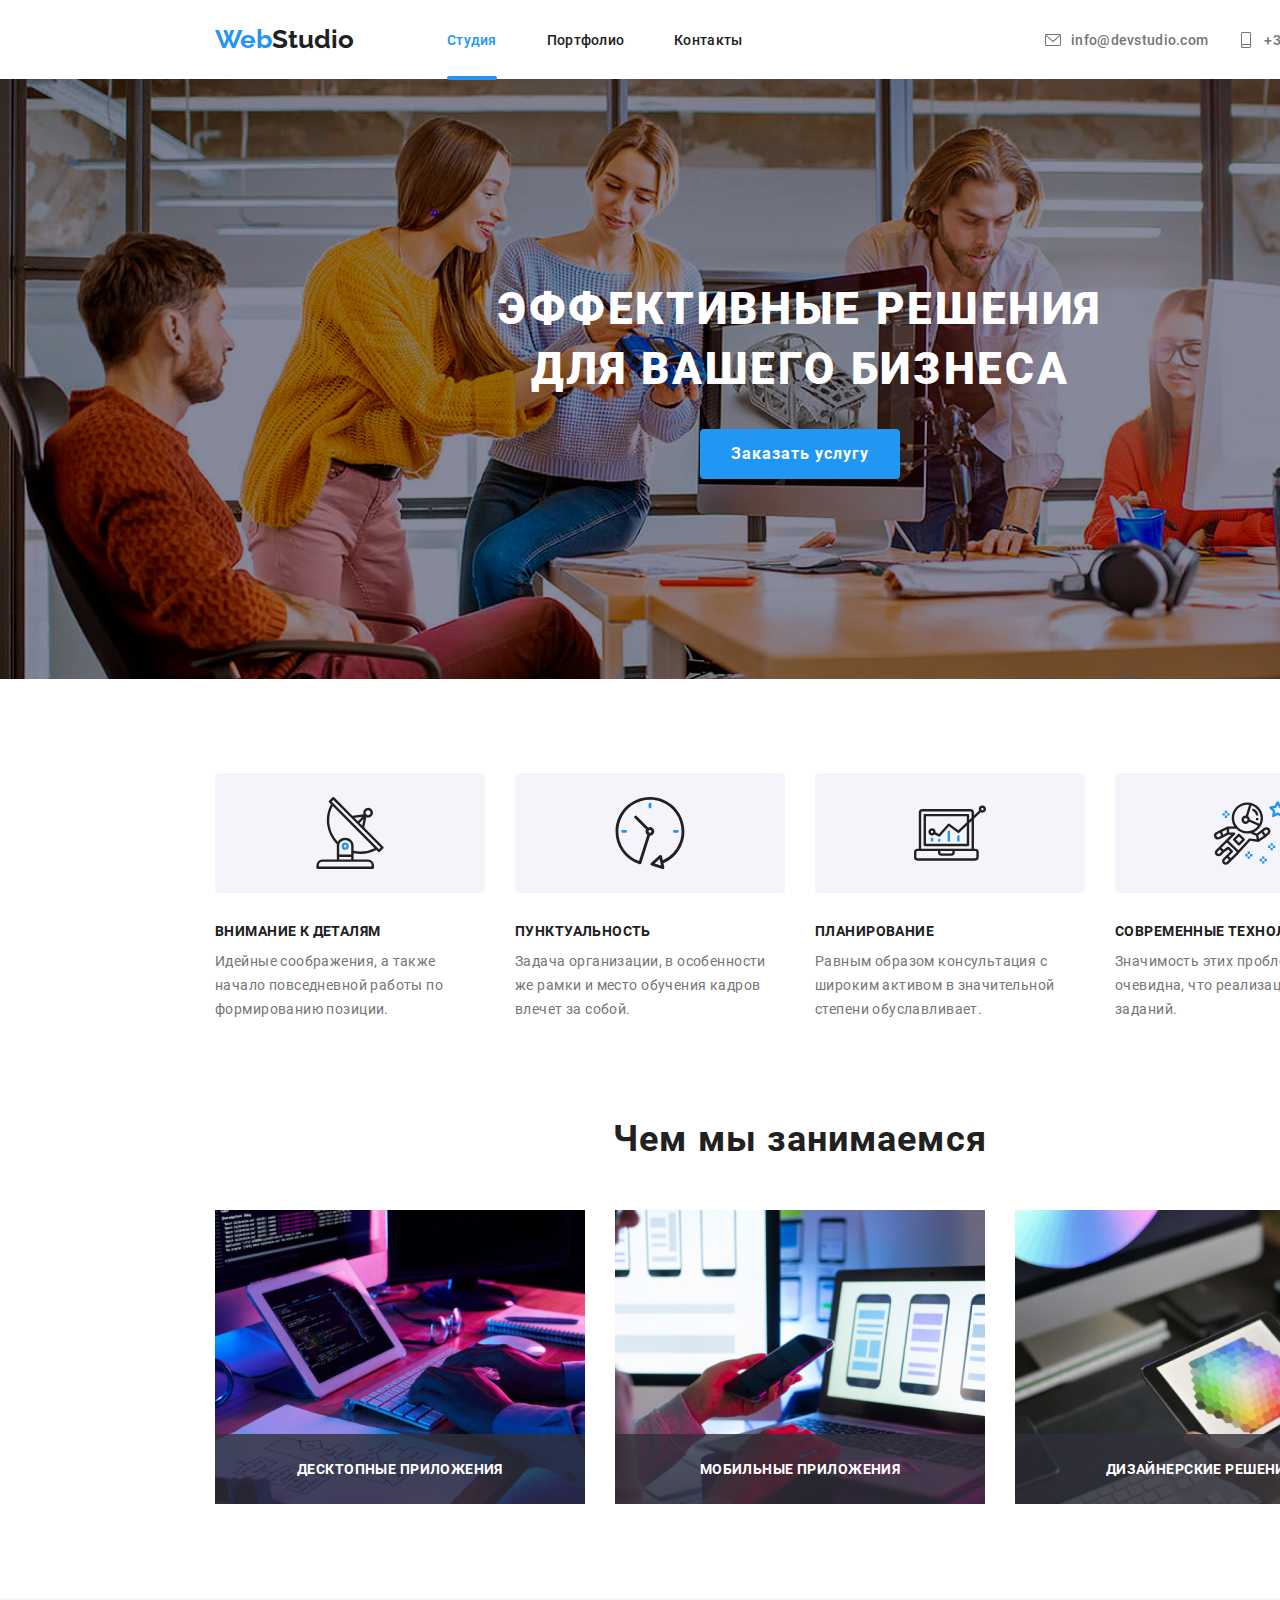
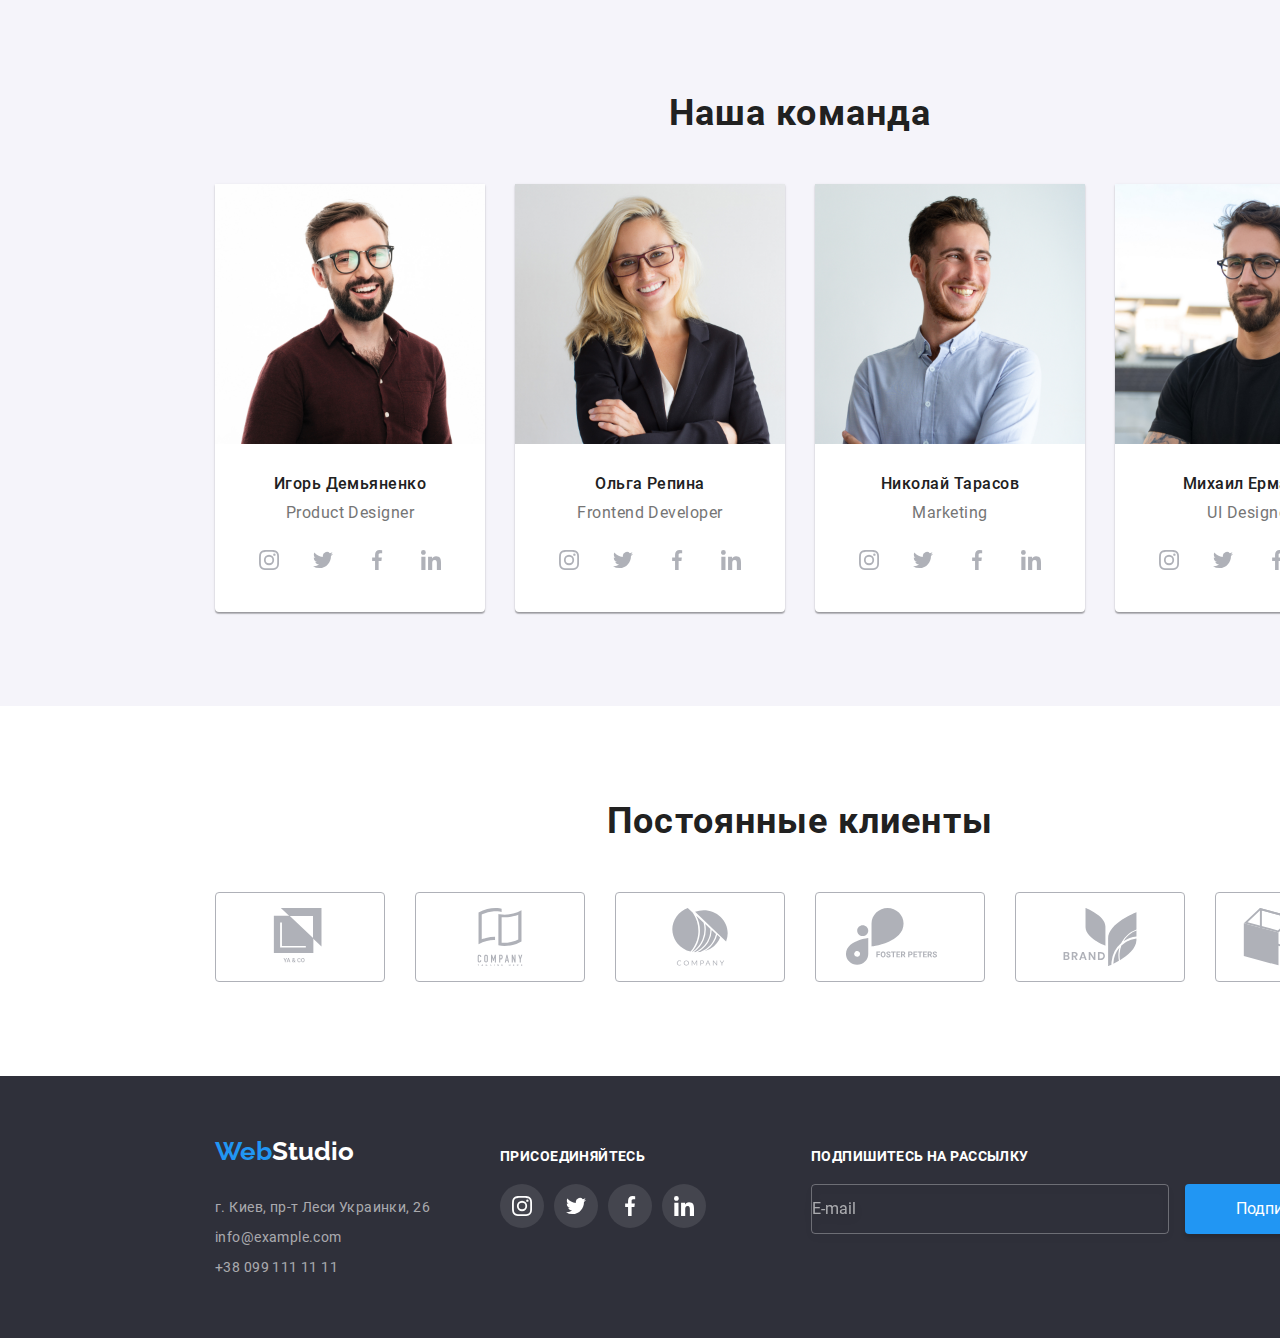
==== index.html @ 46741f58 "initial" ====
<!DOCTYPE html>
<html lang="ru">
  <head>
    <meta charset="UTF-8" />
    <meta name="viewport" content="width=device-width, initial-scale=1.0" />
    <title>Webstudio-Main</title>
    <link rel="stylesheet" href="./css/modern-normalize.css" />
    <link rel="stylesheet" href="./css/common.css" />
    <link rel="stylesheet" href="./css/studio.css" />

    <!-- <link rel="stylesheet" href="./css/test.css" /> -->
  </head>
  <body>
    <!-- header & navigation -->
    <!-- верхній рядок з навігацією -->
    <header class="header">
      <div class="container">
        <a href="./index.html" class="logo">
          <span class="logo-text0">Web</span>
          <span class="logo-text1">Studio</span>
        </a>
        <nav class="navigation">
          <ul class="list">
            <li class="list-item">
              <a href="./index.html" class="link current">
                <span class="text">Студия</span>
              </a>
            </li>
            <li class="list-item">
              <a href="./portfolio.html" class="link">
                <span class="text">Портфолио</span>
              </a>
            </li>
            <li class="list-item">
              <a href="./test.html" class="link">
                <span class="text">Контакты</span>
              </a>
            </li>
          </ul>
        </nav>

        <ul class="contacts list">
          <li class="list-item">
            <a href="./test.html" class="link">
              <svg class="icon">
                <use
                  href="./images/common/icons/social-icons.svg#envelope"
                ></use>
              </svg>
              <span class="text">info@devstudio.com</span>
            </a>
          </li>
          <li class="list-item">
            <a href="./test.html" class="link">
              <svg class="icon">
                <use
                  href="./images/common/icons/social-icons.svg#smartphone"
                ></use>
              </svg>
              <span class="text">+38 096 111 11 11</span>
            </a>
          </li>
        </ul>
      </div>
    </header>
    <!-- hero, main title & order link -->
    <!-- блок-герой з головним заголовком(гаслом) та картинкою  -->
    <div class="hero">
      <div class="container">
        <div class="baner-overlay">
          <h1 class="h1">Эффективные решения для вашего бизнеса</h1>
          <a class="button" href="#">
            <span class="text"> Заказать услугу </span>
          </a>
        </div>
      </div>
    </div>
    <!-- features section -->
    <section class="features">
      <div class="container">
        <h2 class="h2">Особенности</h2>
        <ul class="features-list">
          <li class="features-list-item">
            <div class="features-img-wrap">
              <svg class="features-icon">
                <use
                  href="./images/studio/features/features-icons.svg#antenna"
                ></use>
              </svg>
            </div>
            <h3 class="h3">Внимание к деталям</h3>
            <p class="p">
              Идейные соображения, а также начало повседневной работы по
              формированию позиции.
            </p>
          </li>
          <li class="features-list-item">
            <div class="features-img-wrap">
              <svg class="features-icon">
                <use
                  href="./images/studio/features/features-icons.svg#clock"
                ></use>
              </svg>
            </div>
            <h3 class="h3">Пунктуальность</h3>
            <p class="p">
              Задача организации, в особенности же рамки и место обучения кадров
              влечет за собой.
            </p>
          </li>
          <li class="features-list-item">
            <div class="features-img-wrap">
              <svg class="features-icon">
                <use
                  href="./images/studio/features/features-icons.svg#diagram"
                ></use>
              </svg>
            </div>
            <h3 class="h3">Планирование</h3>
            <p class="p">
              Равным образом консультация с широким активом в значительной
              степени обуславливает.
            </p>
          </li>
          <li class="features-list-item">
            <div class="features-img-wrap">
              <svg class="features-icon">
                <use
                  href="./images/studio/features/features-icons.svg#astronaut"
                ></use>
              </svg>
            </div>
            <h3 class="h3">Современные технологии</h3>
            <p class="p">
              Значимость этих проблем настолько очевидна, что реализация
              плановых заданий.
            </p>
          </li>
        </ul>
      </div>
    </section>
    <!-- directions section -->
    <section class="directions">
      <div class="container">
        <h2 class="h2">Чем мы занимаемся</h2>
        <ul class="directions-list">
          <li class="directions-list-item DesktopApp">
            <h3 class="h3">Десктопные приложения</h3>
          </li>
          <li class="directions-list-item MobileApp">
            <h3 class="h3">Мобильные приложения</h3>
          </li>
          <li class="directions-list-item DesSol">
            <h3 class="h3">Дизайнерские решения</h3>
          </li>
        </ul>
      </div>
    </section>
    <!-- ======= team/staff section ======= -->
    <section class="team">
      <div class="container">
        <h2 class="h2">Наша команда</h2>
        <ul class="team-list">
          <!-- Product Designer -->
          <li class="team-list-item-wrapper">
            <figure class="team-list-item">
              <img
                class="team-list-item-image"
                src="./images/studio/team/ProDes.jpg"
                alt="Игорь Демьяненко"
              />
              <figcaption class="team-list-image-caption">
                <h3 class="h3">Игорь Демьяненко</h3>
                <p class="position">Product Designer</p>
              </figcaption>
            </figure>
            <ul class="social-list">
              <li class="social-list-item">
                <a href="#" class="social-link">
                  <svg class="social-icon team-icon">
                    <use
                      href="./images/common/icons/social-icons.svg#instagram"
                    ></use>
                  </svg>
                </a>
              </li>
              <li class="social-list-item">
                <a href="#" class="social-link">
                  <svg class="social-icon team-icon">
                    <use
                      href="./images/common/icons/social-icons.svg#twitter"
                    ></use>
                  </svg>
                </a>
              </li>
              <li class="social-list-item">
                <a href="#" class="social-link">
                  <svg class="social-icon team-icon">
                    <use
                      href="./images/common/icons/social-icons.svg#facebook"
                    ></use>
                  </svg>
                </a>
              </li>
              <li class="social-list-item">
                <a href="#" class="social-link">
                  <svg class="social-icon team-icon">
                    <use
                      href="./images/common/icons/social-icons.svg#linkedin"
                    ></use>
                  </svg>
                </a>
              </li>
            </ul>
          </li>
          <!-- Frontend Developer -->
          <li class="team-list-item-wrapper">
            <figure class="team-list-item">
              <img
                class="team-list-item-image"
                src="./images/studio/team/FroDev.jpg"
                alt="Ольга Репина"
              />
              <figcaption class="team-list-image-caption">
                <h3 class="h3">Ольга Репина</h3>
                <p class="position">Frontend Developer</p>
              </figcaption>
            </figure>
            <ul class="social-list">
              <li class="social-list-item">
                <a href="#" class="social-link">
                  <svg class="social-icon team-icon">
                    <use
                      href="./images/common/icons/social-icons.svg#instagram"
                    ></use>
                  </svg>
                </a>
              </li>
              <li class="social-list-item">
                <a href="#" class="social-link">
                  <svg class="social-icon team-icon">
                    <use
                      href="./images/common/icons/social-icons.svg#twitter"
                    ></use>
                  </svg>
                </a>
              </li>
              <li class="social-list-item">
                <a href="#" class="social-link">
                  <svg class="social-icon team-icon">
                    <use
                      href="./images/common/icons/social-icons.svg#facebook"
                    ></use>
                  </svg>
                </a>
              </li>
              <li class="social-list-item">
                <a href="#" class="social-link">
                  <svg class="social-icon team-icon">
                    <use
                      href="./images/common/icons/social-icons.svg#linkedin"
                    ></use>
                  </svg>
                </a>
              </li>
            </ul>
          </li>
          <!-- Marketing -->
          <li class="team-list-item-wrapper">
            <figure class="team-list-item">
              <img
                class="team-list-item-image"
                src="./images/studio/team/Marketing.jpg"
                alt="Николай Тарасов"
              />
              <figcaption class="team-list-image-caption">
                <h3 class="h3">Николай Тарасов</h3>
                <p class="position">Marketing</p>
              </figcaption>
            </figure>
            <ul class="social-list">
              <li class="social-list-item">
                <a href="#" class="social-link">
                  <svg class="social-icon team-icon">
                    <use
                      href="./images/common/icons/social-icons.svg#instagram"
                    ></use>
                  </svg>
                </a>
              </li>
              <li class="social-list-item">
                <a href="#" class="social-link">
                  <svg class="social-icon team-icon">
                    <use
                      href="./images/common/icons/social-icons.svg#twitter"
                    ></use>
                  </svg>
                </a>
              </li>
              <li class="social-list-item">
                <a href="#" class="social-link">
                  <svg class="social-icon team-icon">
                    <use
                      href="./images/common/icons/social-icons.svg#facebook"
                    ></use>
                  </svg>
                </a>
              </li>
              <li class="social-list-item">
                <a href="#" class="social-link">
                  <svg class="social-icon team-icon">
                    <use
                      href="./images/common/icons/social-icons.svg#linkedin"
                    ></use>
                  </svg>
                </a>
              </li>
            </ul>
          </li>
          <!-- UI Designer -->
          <li class="team-list-item-wrapper">
            <figure class="team-list-item">
              <img
                class="team-list-item-image"
                src="./images/studio/team/UIDes.jpg"
                alt="Михаил Ермаков"
              />
              <figcaption class="team-list-image-caption">
                <h3 class="h3">Михаил Ермаков</h3>
                <p class="position">UI Designer</p>
              </figcaption>
            </figure>
            <ul class="social-list">
              <li class="social-list-item">
                <a href="#" class="social-link">
                  <svg class="social-icon team-icon">
                    <use
                      href="./images/common/icons/social-icons.svg#instagram"
                    ></use>
                  </svg>
                </a>
              </li>
              <li class="social-list-item">
                <a href="#" class="social-link">
                  <svg class="social-icon team-icon">
                    <use
                      href="./images/common/icons/social-icons.svg#twitter"
                    ></use>
                  </svg>
                </a>
              </li>
              <li class="social-list-item">
                <a href="#" class="social-link">
                  <svg class="social-icon team-icon">
                    <use
                      href="./images/common/icons/social-icons.svg#facebook"
                    ></use>
                  </svg>
                </a>
              </li>
              <li class="social-list-item">
                <a href="#" class="social-link">
                  <svg class="social-icon team-icon">
                    <use
                      href="./images/common/icons/social-icons.svg#linkedin"
                    ></use>
                  </svg>
                </a>
              </li>
            </ul>
          </li>
        </ul>
      </div>
    </section>
    <!-- ======= customers/clients section ======= -->
    <section class="clients">
      <div class="container">
        <h2 class="h2">Постоянные клиенты</h2>
        <ul class="clients-list">
          <li class="clients-list-item">
            <a href="./index.html" class="clients-link">
              <svg class="clients-icon">
                <use
                  href="./images/studio/clients/clients-icons.svg#logo1"
                ></use>
              </svg>
            </a>
          </li>
          <li class="clients-list-item">
            <a href="./index.html" class="clients-link">
              <svg class="clients-icon">
                <use
                  href="./images/studio/clients/clients-icons.svg#logo2"
                ></use>
              </svg>
            </a>
          </li>
          <li class="clients-list-item">
            <a href="./index.html" class="clients-link">
              <svg class="clients-icon">
                <use
                  href="./images/studio/clients/clients-icons.svg#logo3"
                ></use>
              </svg>
            </a>
          </li>
          <li class="clients-list-item">
            <a href="./index.html" class="clients-link">
              <svg class="clients-icon">
                <use
                  href="./images/studio/clients/clients-icons.svg#logo4"
                ></use>
              </svg>
            </a>
          </li>
          <li class="clients-list-item">
            <a href="./index.html" class="clients-link">
              <svg class="clients-icon">
                <use
                  href="./images/studio/clients/clients-icons.svg#logo5"
                ></use>
              </svg>
            </a>
          </li>
          <li class="clients-list-item">
            <a href="./index.html" class="clients-link">
              <svg class="clients-icon">
                <use
                  href="./images/studio/clients/clients-icons.svg#logo6"
                ></use>
              </svg>
            </a>
          </li>
        </ul>
      </div>
    </section>
    <!-- ===== footer: contacts, social links & subscribe ====== -->
    <footer class="footer">
      <div class="container">
        <address class="footer-item footer-addr-container">
          <ul class="footer-addr" id="contacts">
            <!-- logo -->
            <li class="addr-item">
              <a class="logo" href="./index.html">
                <span class="logo-text0">Web</span>
                <span class="logo-text2">Studio</span>
              </a>
            </li>
            <!-- address -->
            <li class="addr-item">
              <a class="footer-link" href="./index.html">
                <span class="addr-text">г. Киев, пр-т Леси Украинки, 26</span>
              </a>
            </li>
            <!-- e-mail -->
            <li class="addr-item">
              <a class="footer-link" href="./index.html">
                <span class="addr-text">info@example.com</span>
              </a>
            </li>
            <!-- phone -->
            <li class="addr-item">
              <a class="footer-link" href="./index.html">
                <span class="addr-text">+38 099 111 11 11</span>
              </a>
            </li>
          </ul>
        </address>
        <div class="footer-item footer-social">
          <h3 class="h3">присоединяйтесь</h3>
          <ul class="social-list">
            <li class="social-list-item">
              <a href="#" class="footer-social-link social-link">
                <svg class="social-icon footer-icon">
                  <use
                    href="./images/common/icons/social-icons.svg#instagram"
                  ></use>
                </svg>
              </a>
            </li>
            <li class="social-list-item">
              <a href="#" class="footer-social-link social-link">
                <svg class="social-icon footer-icon">
                  <use
                    href="./images/common/icons/social-icons.svg#twitter"
                  ></use>
                </svg>
              </a>
            </li>
            <li class="social-list-item">
              <a href="#" class="footer-social-link social-link">
                <svg class="social-icon footer-icon">
                  <use
                    href="./images/common/icons/social-icons.svg#facebook"
                  ></use>
                </svg>
              </a>
            </li>
            <li class="social-list-item">
              <a href="#" class="footer-social-link social-link">
                <svg class="social-icon footer-icon">
                  <use
                    href="./images/common/icons/social-icons.svg#linkedin"
                  ></use>
                </svg>
              </a>
            </li>
          </ul>
        </div>
        <div class="footer-item footer-subscribe">
          <h3 class="h3">Подпишитесь на рассылку</h3>
          <div class="footer-input-wrap">
            <span>E-mail</span>
          </div>
          <div class="footer-button-wrap">
            <span>Подписаться</span>
          </div>
        </div>
      </div>
    </footer>

    <!-- модалка -->
    <!-- <div class="backdrop">
      <div class="modal">
        <button class="btn-close">x</button>
        <p>Modal window</p>
      </div>
    </div> -->
  </body>
</html>
---- css/common.css ----
/* fonts */
/* fonts to use */
@font-face {
  font-family: "Raleway";
  src: url("../fonts/Raleway-Bold.ttf") format("truetype");
  font-weight: 700;
  font-style: normal;
}
@font-face {
  font-family: "Roboto";
  src: url("../fonts/Roboto-Regular.ttf") format("truetype");
  font-weight: 400;
  font-style: normal;
}
@font-face {
  font-family: "Roboto";
  src: url("../fonts/Roboto-Medium.ttf") format("truetype");
  font-weight: 500;
  font-style: normal;
}
@font-face {
  font-family: "Roboto";
  src: url("../fonts/Roboto-Bold.ttf") format("truetype");
  font-weight: 700;
  font-style: normal;
}
@font-face {
  font-family: "Roboto";
  src: url("../fonts/Roboto-Black.ttf") format("truetype");
  font-weight: 900;
  font-style: normal;
}

*,
*::before,
*::after {
  box-sizing: border-box;
}
/* =====global colors===== */
:root {
  --active-1: #2196f3;
  --active-2: #ffffff;
  --icon-header: #757575;
  --icon-team: #afb1b8;
  --icon-clients: #afb1b8;
  --icon-footer: #ffffff;

  --text-dark: #212121;
  --text-grey: #757575;
  --text-light: #ffffff;
  --text-transp: rgba(255, 255, 255, 0.6);

  --baner-underlay: #2f303a;
  --header-background: #fff;
  --portfolio-background: #fff;

  --transition-duration: 500ms;
}
/* =====icons default colors===== */

.team-icon {
  transition-property: fill;
  transition: var(--transition-duration) cubic-bezier(0.4, 0, 0.2, 1);
  fill: var(--icon-team);
}
.team-icon {
  transition-property: fill;
  transition: var(--transition-duration) cubic-bezier(0.4, 0, 0.2, 1);
  fill: var(--icon-clients);
}
.clients-icon {
  transition-property: fill;
  transition: var(--transition-duration) cubic-bezier(0.4, 0, 0.2, 1);
  fill: var(--icon-clients);
}
.footer-icon {
  transition-property: fill;
  transition: var(--transition-duration) cubic-bezier(0.4, 0, 0.2, 1);
  fill: var(--icon-footer);
}
/* ========= LOGO ========= */
.logo,
.logo:visited {
  font-family: "Raleway";
  font-style: normal;
  font-weight: bold;
  letter-spacing: 0.03em;
  font-size: 0px;
  text-decoration: none;
  color: #2196f3;
}

.logo-text0 {
  font-size: 26px;
  line-height: 31px;
  color: #2196f3;
}
.logo-text1 {
  font-size: 26px;
  line-height: 31px;
  color: #212121;
}
.logo-text2 {
  font-size: 26px;
  line-height: 31px;
  color: #fff;
}
/* main components styles */
.h1 {
  font-family: Roboto;
  font-style: normal;
  font-weight: 900;
  font-size: 44px;
  line-height: 60px;
  /* or 136% */
}
.h2 {
  font-family: Roboto;
  font-style: normal;
  font-weight: bold;
  font-size: 36px;
  line-height: 42px;

  letter-spacing: 0.03em;
}
.h3 {
  margin: 0px;
}
.button {
  width: 200px;
  height: 50px;
  background: var(--active-1);
  box-shadow: 0px 4px 4px rgba(0, 0, 0, 0.15);
  border-radius: 4px;

  transition-property: background-color;
  transition: 2500ms cubic-bezier(0.4, 0, 0.2, 1);
}
.button:hover {
  background-color: #188ce8;
  transform: scale(1.1);
}
.link {
  text-decoration: none;
}
/* ====social links & icons====== */
.social-list {
  display: flex;
  width: 206px;
  height: 44px;
  margin: 0px auto;
  padding: 0px;
  background-color: transparent;
  /* border: 1px solid red; */
}
.social-list-item {
  list-style: none;
  width: 44px;
  height: 44px;
  padding: 0px;
}
.social-list-item:not(:last-child) {
  margin-right: 10px;
}
.social-link {
  display: flex;
  width: 100%;
  height: 100%;
  justify-content: center;
  align-items: center;
  background-color: transparent;
  border-radius: 50%;
  text-decoration: none;
  transition-property: background-color;
  transition: var(--transition-duration) cubic-bezier(0.4, 0, 0.2, 1);
}

.social-link:active,
.social-link:focus,
.social-link:hover {
  background-color: var(--active-1);
}
.social-link:active .social-icon,
.social-link:focus .social-icon,
.social-link:hover .social-icon {
  fill: var(--active-2);
}
.social-icon {
  width: 20px;
  height: 20px;
}
/* ====== header decoration ====== */
/* Header decoration */

.header {
  background-color: var(--header-background);
}

.header > .container {
  display: flex;
  flex-wrap: nowrap;
  align-items: center;
  width: 1600px;
  /* height: 80px; */
  margin: auto;
  padding: 24px 215px;
  /* outline: 1px solid royalblue; */
}
.header .logo {
  display: flex;
  flex-wrap: nowrap;
  align-items: center;
  align-content: center;
  margin-right: 93px;
  font-size: 0px;
}
.header .navigation {
  display: flex;
  flex-wrap: nowrap;
  /* align-items: center; */
  /* align-content: center; */
  margin-right: auto;
  font-size: 0px;
}

.header .contacts {
  display: flex;
  flex-wrap: nowrap;
  /* align-items: center; */
  /* align-content: center; */
  margin-right: 0px;
  font-size: 0px;
}

.header .list {
  display: flex;
  flex-wrap: nowrap;
  margin: 0px;
  padding: 0px;
}
.header .list-item {
  display: flex;
  flex-wrap: nowrap;
  list-style: none;
  margin: 0px;
  padding: 0px;
}
.header .navigation .list-item:not(:last-child) {
  margin-right: 50px;
}
.header .contacts .list-item:not(:last-child) {
  margin-right: 30px;
}
.header .link {
  display: flex;
  flex-wrap: nowrap;
  position: relative;
  align-items: center;
  vertical-align: middle;
  transition-property: color, fill;
  transition: var(--transition-duration) cubic-bezier(0.4, 0, 0.2, 1);
  /* transition-duration: 1000ms; */
}

.header .navigation .link {
  color: var(--text-dark);
}
.header .navigation .link::after {
  content: "";
  position: absolute;
  top: calc(100% + 28px);
  left: 0px;
  width: 100%;
  height: 4px;
  border-radius: 2px;
  transition-property: background-color;
  transition: var(--transition-duration) cubic-bezier(0.4, 0, 0.2, 1);
}
.header .contacts .link {
  color: var(--text-grey);
  fill: var(--text-grey);
}

.header .link:hover,
.header .link:active,
.header .link:focus,
.header .link.current {
  color: var(--active-1);
  fill: var(--active-1);
}

.header .navigation .link:hover::after,
.header .navigation .link:active::after,
.header .navigation .link:focus::after,
.header .navigation .link.current::after {
  content: "";
  position: absolute;
  top: calc(100% + 28px);
  left: 0px;
  width: 100%;
  height: 4px;
  background-color: var(--active-1);
  border-radius: 2px;
}
.header .link .text {
  text-align: center;
  font-family: Roboto;
  font-style: normal;
  font-weight: 500;
  font-size: 14px;
  line-height: 16px;
  letter-spacing: 0.02em;
  vertical-align: inherit;
  color: inherit;
}
.header .icon {
  width: 16px;
  height: 16px;
  margin-right: 10px;
  vertical-align: inherit;
  fill: inherit;
}
/* ====== footer decoration ======= */
.footer {
  display: block;
  /* padding-top: 94px;
  padding-bottom: 94px; */
  /* height: 370px; */
  background-color: #2f303a;
}
.footer > .container {
  display: flex;
  /* background-color: darkgrey; */
  /* border: 1px solid green; */
  width: 1600px;
  /* height: 252px; */
  margin: auto;
  padding: 60px 215px;
  font-family: Roboto;
  font-style: normal;
}
.footer-item {
  display: inline-block;
}
.footer-addr-container {
  margin-right: 70px;

  font-size: 0px;
  /* border: 1px solid green; */
}

.footer-addr {
  padding: 0px;
  margin: 0px;
}
.addr-item {
  text-decoration: none;
  list-style-type: none;
  font-size: 0px;
}

.addr-item:not(:last-child) {
  margin-bottom: 9px;
}
.addr-item:first-child {
  margin-bottom: 30px;
}

/* .footer .logo{
  margin-bottom
} */

.footer-link,
.footer-link:visited {
  text-decoration: none;
}
.footer-link .addr-text {
  font-family: Roboto;
  font-style: normal;
  font-weight: normal;
  font-size: 14px;
  line-height: 21px;
  /* or 171% */
  letter-spacing: 0.03em;
  color: rgba(255, 255, 255, 0.6);
  transition-property: color, fill;
  transition: var(--transition-duration) cubic-bezier(0.4, 0, 0.2, 1);
}
.footer-link:active .addr-text,
.footer-link:focus .addr-text,
.footer-link:hover .addr-text {
  color: var(--active-1);
}

.footer-social {
  margin-right: auto;
  padding-top: 12px;
}
.footer .h3 {
  margin-bottom: 20px;
  font-family: Roboto;
  font-style: normal;
  font-weight: bold;
  font-size: 14px;
  line-height: 16px;
  letter-spacing: 0.03em;
  text-transform: uppercase;

  color: var(--text-light);
}
.footer-social-link {
  background-color: rgba(255, 255, 255, 0.1);
}

.footer-subscribe {
  margin: 0px;
  padding-top: 12px;
}
.footer-input-wrap {
  display: inline-flex;
  width: 358px;
  height: 50px;
  margin-right: 12px;
  align-items: center;
  color: rgba(255, 255, 255, 0.6);
  border: 1px solid rgba(255, 255, 255, 0.3);
  /* box-sizing: border-box; */
  filter: drop-shadow(0px 4px 4px rgba(0, 0, 0, 0.15));
  border-radius: 4px;
}
.footer-button-wrap {
  display: inline-flex;
  width: 200px;
  height: 50px;
  background: var(--active-1);
  align-items: center;
  justify-content: center;
  box-shadow: 0px 4px 4px rgba(0, 0, 0, 0.15);
  border-radius: 4px;
  color: var(--text-light);
}

.backdrop {
  position: fixed;
  top: 0px;
  /* bottom: 0px; */
  left: 0px;
  /* right: 0px; */
  width: 100%;
  height: 100%;
  background-color: rgba(0, 0, 0, 0.45);
}

.modal {
  position: absolute;
  top: 50%;
  left: 50%;
  transform: translate(-50%, -50%);
  width: 100%;
  max-width: 450px;
  max-height: 350px;

  background-color: var(--baner-underlay);
}
---- css/studio.css ----
/* ===== Hero section ====== */
.hero {
  /* width: 1600px; */
  font-family: Roboto;
  font-style: normal;
  /* background-color: var(--baner-background); */
}
.hero > .container {
  width: 1600px;
  height: 600px;
  margin: auto;
  background-color: var(--baner-underlay);
}
.hero .h1 {
  box-sizing: border-box;
  width: 696px;
  /* height: 320px; */
  margin-left: auto;
  margin-right: auto;
  margin-top: 0px;
  margin-bottom: 30px;
  /* padding-top: 200px; */
  text-align: center;
  letter-spacing: 0.06em;
  text-transform: uppercase;
  color: var(--text-light);
}
.baner-overlay {
  height: 100%;
  padding: 200px 0px;
  background-image: url("../images/studio/hero/hero.jpg");

  background-color: var(--baner-overlay);
  justify-content: center;
}
.hero .button {
  display: flex;
  margin-left: auto;
  margin-right: auto;
  justify-content: center;
  align-items: center;
  /* margin-top: 30px; */
}

.hero .button > .text {
  font-weight: bold;
  font-size: 16px;
  line-height: 30px;
  /* identical to box height, or 187% */
  letter-spacing: 0.06em;
  color: var(--text-light);
}

/* ======= Features section decoration ======= */
.features {
  display: block;
  background-color: transparent;
}

.features > .container {
  display: block;
  width: 1600px;
  /* height: 450px; */
  margin: auto;
  padding: 94px 215px;
  font-family: Roboto;
  font-style: normal;
  background-color: transparent;
  /* border: 1px solid red; */
}

.features .h2 {
  /* display: block; */
  display: none;
  margin: 0 auto 50px;
  text-align: center;
  color: var(--text-dark);
}
.features-list {
  display: block;
  width: 100%;
  height: 251px;
  margin: 0px;
  padding: 0px;
  font-size: 0px;
  background-color: transparent;
  justify-items: center;
  /* border: 1px solid red; */
}
.features-list-item {
  display: inline-block;
  width: 270px;
  height: 251px;
  /* vertical-align: bottom; */
  list-style: none;
}
.features-list-item:not(:last-child) {
  margin-right: 30px;
}
.features-img-wrap {
  display: flex;
  width: 270px;
  height: 120px;
  margin-bottom: 30px;
  background-repeat: no-repeat;
  background-size: contain;
  background: #f5f4fa;
  border-radius: 4px;
}
.features-list .h3 {
  margin: 0px 0px 10px;
  /* font-family: Roboto; */
  /* font-style: normal; */
  font-weight: bold;
  font-size: 14px;
  line-height: 16px;
  letter-spacing: 0.03em;
  text-transform: uppercase;

  color: var(--text-dark);
}
.features-list .p {
  margin: 0px;
  /* font-family: Roboto; */
  /* font-style: normal; */
  font-weight: normal;
  font-size: 14px;
  line-height: 24px; /* or 171% */

  letter-spacing: 0.03em;

  color: var(--text-grey);
}

.features-icon {
  display: flex;
  margin: auto;
  height: 60%;
  width: 60%;
}

/* ======= Directions decoration ====== */

.directions {
  display: block;

  background-color: white;
}
.directions > .container {
  display: block;
  width: 1600px;
  /* height: 400px; */
  margin: auto;
  padding: 0px 215px 94px;
  font-family: Roboto;
  font-style: normal;
  background-color: transparent;
  /* border: 1px solid red; */
}
.directions .h2 {
  display: block;
  margin: 0 auto 50px;
  text-align: center;
  color: #212121;
}
.directions-list {
  display: block;
  /* width: 100%; */
  /* height: 90px; */
  margin: 0px;
  padding: 0px;
  font-size: 0px;
  background-color: transparent;
  justify-items: center;
  /* border: 1px solid red; */
}
.directions-list-item {
  display: inline-flex;
  width: 370px;
  height: 294px;
  /* vertical-align: bottom; */
  list-style: none;
}
.directions-list-item:not(:last-child) {
  margin-right: 30px;
}
.DesktopApp {
  background-image: url(../images/studio/directions/DsktopApps.jpg);
  background-repeat: no-repeat;
  background-size: cover;
}
.MobileApp {
  background-image: url(../images/studio/directions/MobileApps.jpg);
  background-repeat: no-repeat;
  background-size: cover;
}
.DesSol {
  background-image: url(../images/studio/directions/DesignSolutions.jpg);
  background-repeat: no-repeat;
  background-size: cover;
}
.directions-list .h3 {
  display: flex;
  height: 70px;
  width: 370px;
  margin: 0px;
  margin-top: auto;
  /* vertical-align: bottom; */
  justify-content: center;
  align-items: center;
  font-family: Roboto;
  font-style: normal;
  font-weight: bold;
  font-size: 14px;
  line-height: 16px;
  /* text-align: center; */
  letter-spacing: 0.03em;
  text-transform: uppercase;

  color: #ffffff;

  /* border: 1px solid red; */
  background-color: rgba(47, 48, 58, 0.8);
}

/* ====Team links & icons====== */
/* our team */
.team {
  display: block;
  /* padding-top: 94px;
  padding-bottom: 94px; */
  /* height: 370px; */
  background-color: #f5f4fa;
}

.team > .container {
  background-color: transparent;
  /* border: 2px solid green; */
  width: 1600px;
  /* height: 182px; */
  margin: auto;
  padding: 94px 215px;
  font-family: Roboto;
  font-style: normal;
}

.team .h2 {
  margin: 0 auto 50px;
  text-align: center;
  color: #212121;
}
.team-list {
  display: block;
  width: 1170px;
  /* height: 90px; */
  margin: 0px;
  padding: 0px;
  font-size: 0px;
  background-color: transparent;
  justify-items: center;
}
.team-list-item-wrapper {
  display: inline-block;
  list-style: none;
  width: 270px;
  margin: 0px;
  padding: 0px;
  padding-bottom: 30px;
  justify-items: center;
  font-size: 0px;
  background: #ffffff;
  /* material shadow v1 */
  box-shadow: 0px 1px 3px rgba(0, 0, 0, 0.12), 0px 1px 1px rgba(0, 0, 0, 0.14),
    0px 2px 1px rgba(0, 0, 0, 0.2);
  border-radius: 0px 0px 4px 4px;
}
.team-list-item-wrapper:not(:last-child) {
  margin-right: 30px;
}
.team-list-item {
  list-style: none;
  padding: 0px;
  padding-bottom: 16px;
  margin: 0px;
  display: block;
  width: 270px;
}
.team-list-item-image {
  width: 100%;
  margin: 0 0 30px;
}
.team-list .h3 {
  margin: 0 auto 10px;
  font-weight: 500;
  font-size: 16px;
  line-height: 19px;
  /* identical to box height */

  text-align: center;
  letter-spacing: 0.03em;

  color: #212121;
}
.team-list .position {
  margin: 0px;
  font-weight: normal;
  font-size: 16px;
  line-height: 19px;
  /* identical to box height */
  text-align: center;
  letter-spacing: 0.03em;
  color: #757575;
}
.team-list-image-caption {
  /* display: flex; */
  justify-items: center;
}
/* ====clients links & icons====== */
/* permanent clients/customers */
.clients {
  display: block;
  height: 370px;
  background-color: white;
}
.clients > .container {
  background-color: transparent;
  /* border: 2px solid red; */
  width: 1600px;
  padding: 94px 215px;
  /* height: 182px; */
  margin: auto;
}
.clients .h2 {
  margin: 0 auto 50px;
  text-align: center;
  color: #212121;
}

.clients-list {
  display: flex;
  width: 1170px;
  height: 90px;
  margin: 0px;
  padding: 0px;
  background-color: transparent;
}
.clients-list-item {
  list-style: none;
  width: 170px;
  height: 90px;
  padding: 0px;
}
.clients-list-item:not(:last-child) {
  margin-right: 30px;
}
.clients-link {
  display: flex;
  width: 100%;
  height: 100%;
  justify-content: center;
  align-items: center;
  background-color: transparent;
  fill: var(--icon-clients);
  border: 1px solid var(--icon-clients);
  border-radius: 4px;
  text-decoration: none;
  transition-property: border-color, fill;
  transition: 2500ms cubic-bezier(0.4, 0, 0.2, 1);
}
.clients-link:active,
.clients-link:focus,
.clients-link:hover {
  border-color: var(--active-1);
  fill: var(--active-1);
}

.clients-icon {
  height: 66%;
  fill: inherit;
}
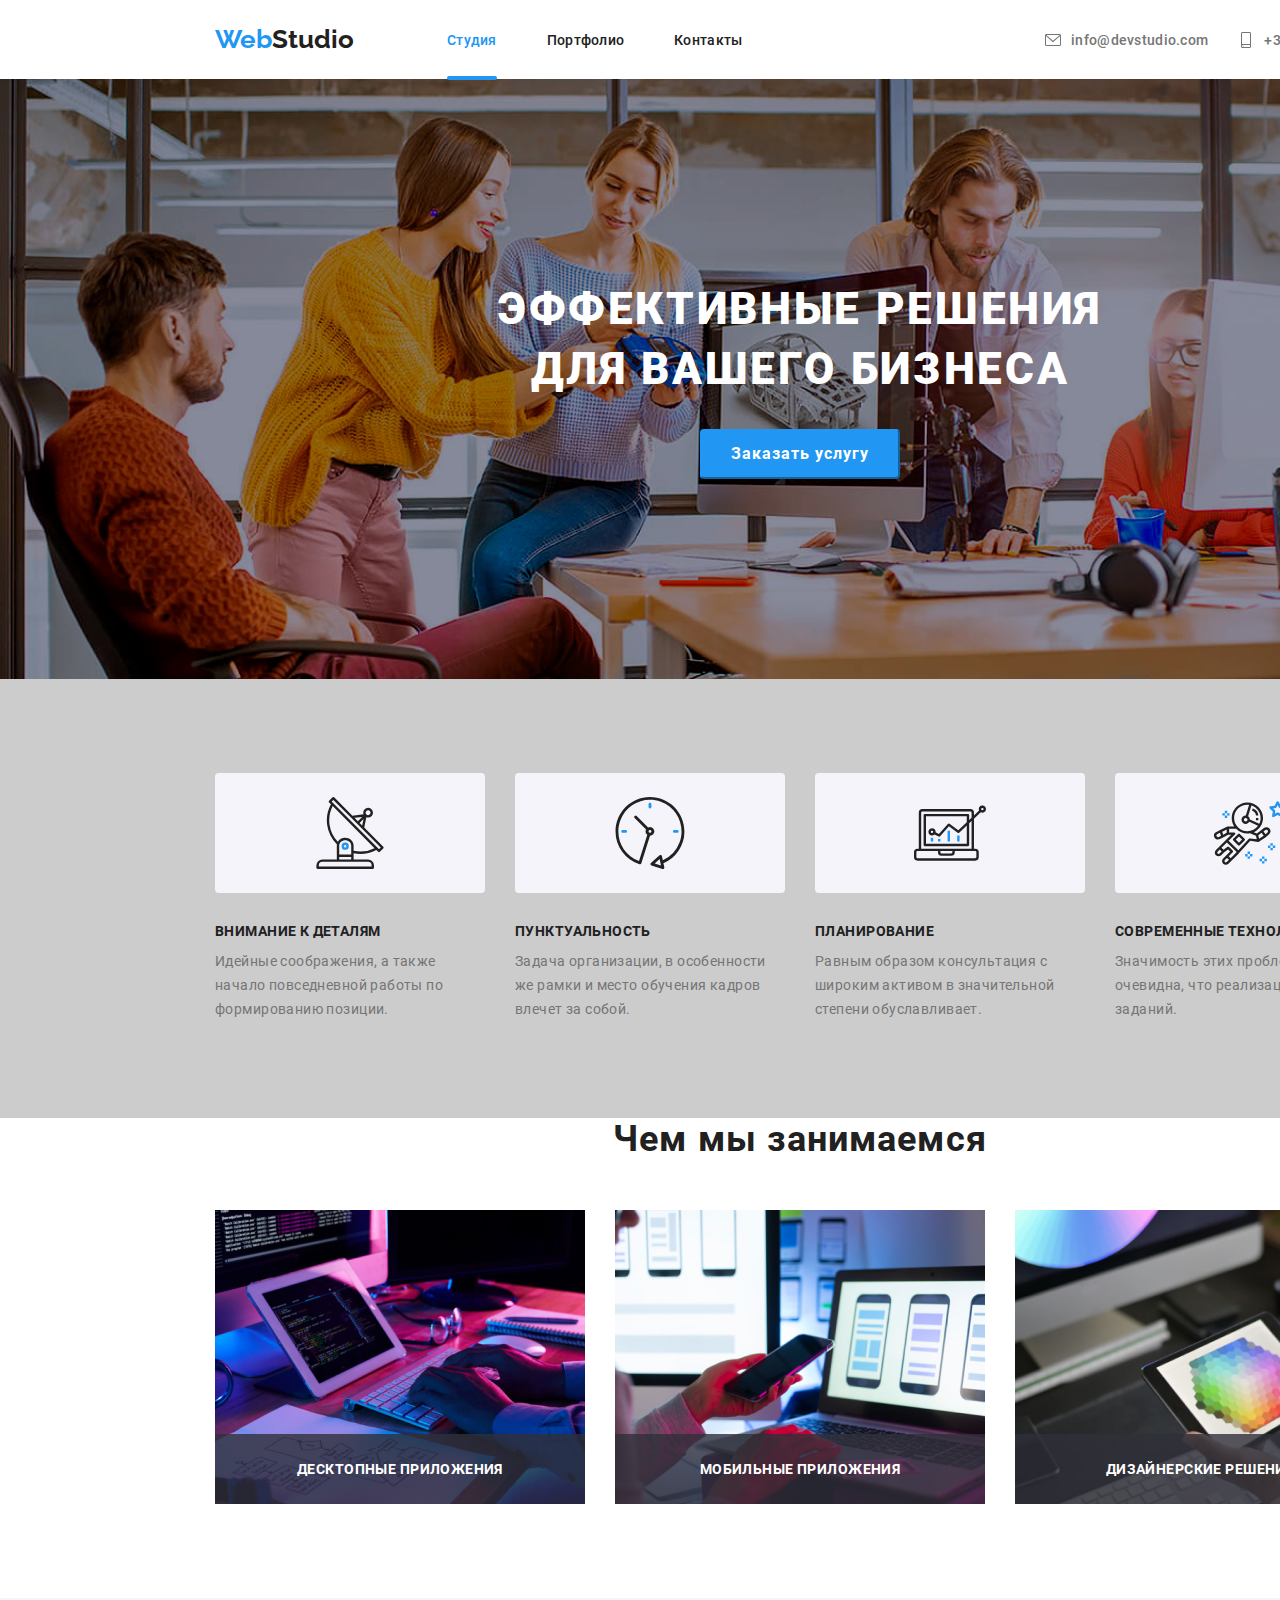
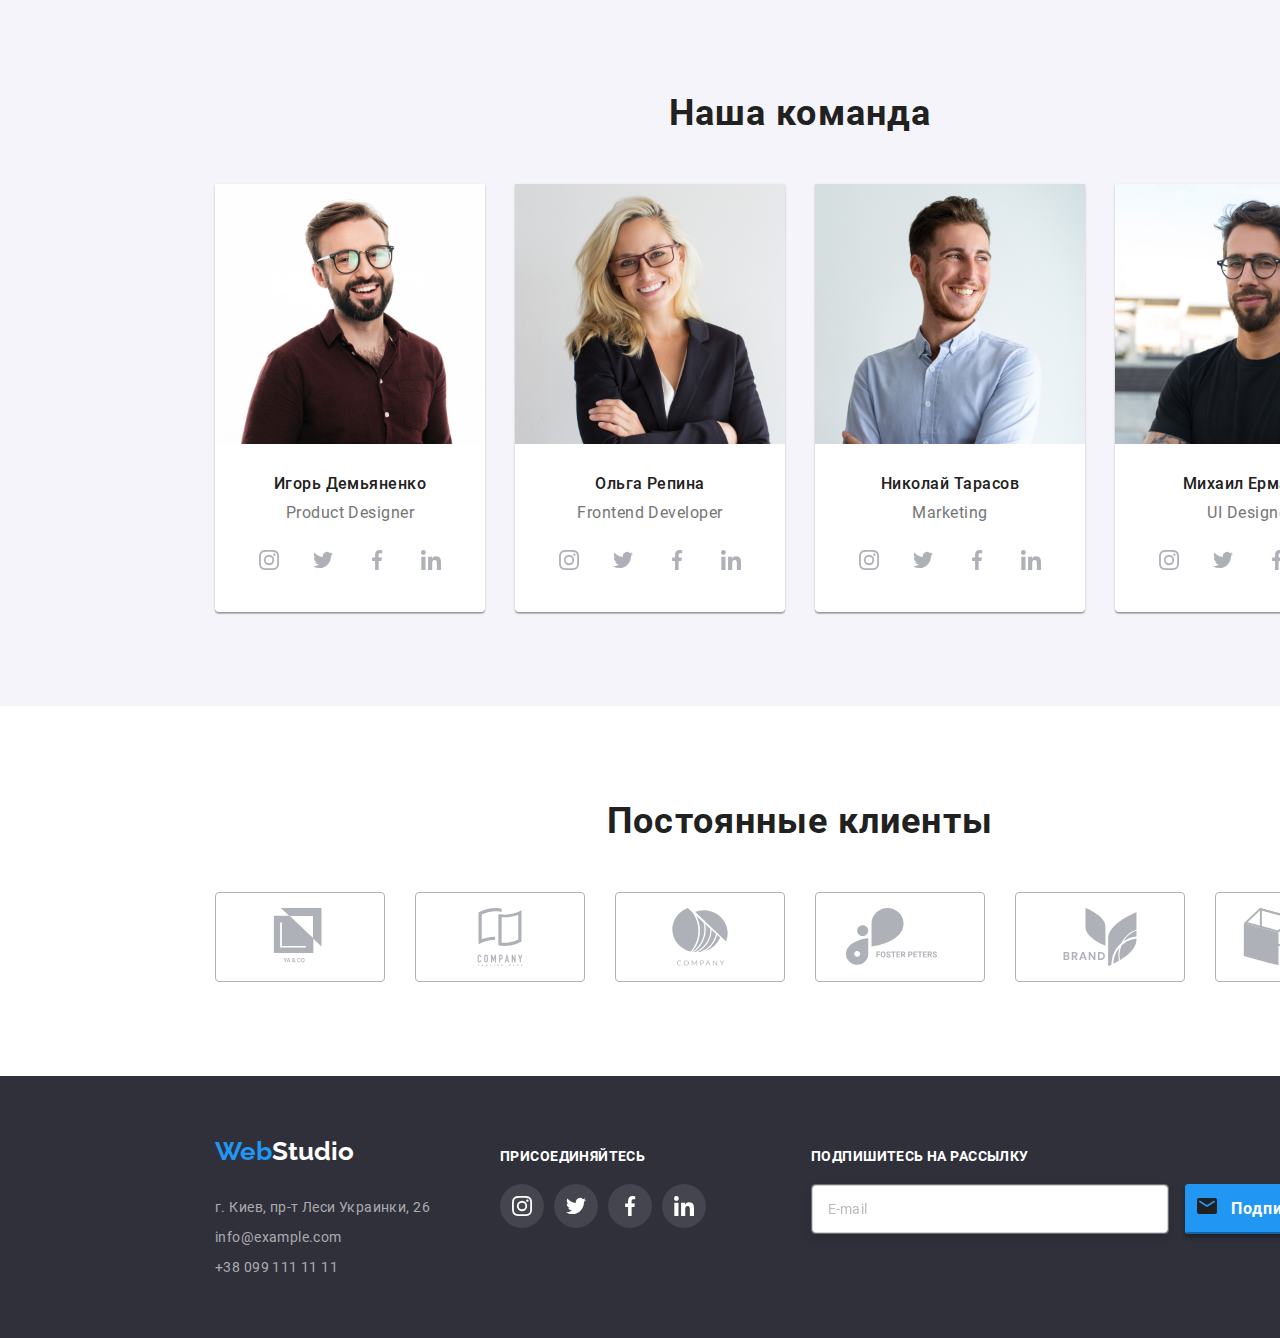
==== commit 3f9f9d95: "prerelease_01" ====
--- a/index.html
+++ b/index.html
@@ -69,9 +69,12 @@
       <div class="container">
         <div class="baner-overlay">
           <h1 class="h1">Эффективные решения для вашего бизнеса</h1>
-          <a class="button" href="#">
+          <!-- <a class="button" href="#">
             <span class="text"> Заказать услугу </span>
-          </a>
+          </a> -->
+          <button class="button btn" data-modal-open>
+            <span class="text"> Заказать услугу </span>
+          </button>
         </div>
       </div>
     </div>
@@ -507,24 +510,105 @@
             </li>
           </ul>
         </div>
-        <div class="footer-item footer-subscribe">
-          <h3 class="h3">Подпишитесь на рассылку</h3>
-          <div class="footer-input-wrap">
-            <span>E-mail</span>
+        <form class="footer-item footer-subscribe">
+          <label class="h3" for="email">Подпишитесь на рассылку</label>
+          <label class="footer-input-wrap">
+            <input
+              class="input"
+              type="email"
+              name="email"
+              id="email"
+              placeholder="E-mail"
+            />
+            <!-- <span>E-mail</span> -->
+          </label>
+          <div class="footer-button-wrap">
+            <button class="button" type="submit">
+              <span>Подписаться</span>
+              <div class="icon-wrap">
+                <svg class="button-icon">
+                  <use href="./images/modal/icons-modal.svg#email"></use>
+                </svg>
+              </div>
+            </button>
           </div>
-          <div class="footer-button-wrap">
-            <span>Подписаться</span>
-          </div>
-        </div>
+        </form>
       </div>
     </footer>
 
     <!-- модалка -->
-    <!-- <div class="backdrop">
-      <div class="modal">
-        <button class="btn-close">x</button>
-        <p>Modal window</p>
-      </div>
-    </div> -->
+    <div class="backdrop is-hidden" data-modal>
+      <form class="form modal">
+        <button class="btn-close" data-modal-close>
+          <svg class="icon">
+            <use href="./images/modal/icons-modal.svg#close"></use>
+          </svg>
+        </button>
+        <h2 class="h2">Оставьте свои данные, мы вам перезвоним</h2>
+        <label class="label" for="name">Имя</label>
+        <div class="field">
+          <input
+            class="input"
+            type="text"
+            id="name"
+            placeholder="placeholder"
+          />
+          <div class="icon-wrap">
+            <svg class="icon">
+              <use href="./images/modal/icons-modal.svg#person"></use>
+            </svg>
+          </div>
+        </div>
+        <label class="label" for="phone">Телефон</label>
+        <div class="field">
+          <input
+            class="input"
+            type="text"
+            id="phone"
+            placeholder="placeholder"
+          />
+          <div class="icon-wrap">
+            <svg class="icon">
+              <use href="./images/modal/icons-modal.svg#phone"></use>
+            </svg>
+          </div>
+        </div>
+        <label class="label" for="mail">Почта</label>
+        <div class="field">
+          <input
+            class="input"
+            type="text"
+            id="mail"
+            placeholder="placeholder"
+          />
+          <div class="icon-wrap">
+            <svg class="icon">
+              <use href="./images/modal/icons-modal.svg#email"></use>
+            </svg>
+          </div>
+        </div>
+        <label class="label" for="comment">Комментарий</label>
+        <div class="field comment">
+          <textarea
+            class="input comment"
+            name="comment"
+            placeholder="Введите текст"
+            id="comment"
+          ></textarea>
+        </div>
+        <div class="field confirm">
+          <input class="checkbox confirm" type="checkbox" id="confirm" />
+
+          <label class="label confirm" for="confirm">
+            <span> Соглашаюсь с рассылкой и принимаю </span>
+            <a href="#" class="link confirm">Условия договора</a>
+          </label>
+        </div>
+        <button class="button" type="submit">Отправить</button>
+        <!-- <button type="submit"></button> -->
+        <!-- <input type="button" value=""> -->
+      </form>
+    </div>
+    <script src="./js/script.js"></script>
   </body>
 </html>
--- a/css/common.css
+++ b/css/common.css
@@ -56,6 +56,15 @@
 
   --transition-duration: 500ms;
 }
+/* ===== Utility classes ===== */
+.is-hidden {
+  opacity: 0;
+  visibility: hidden;
+}
+.backdrop.is-hidden {
+  opacity: 0;
+  visibility: hidden;
+}
 /* =====icons default colors===== */
 
 .team-icon {
@@ -127,18 +136,59 @@
   margin: 0px;
 }
 .button {
+  position: relative;
   width: 200px;
   height: 50px;
-  background: var(--active-1);
+  border-color: var(--active-1);
+  background-color: var(--active-1);
   box-shadow: 0px 4px 4px rgba(0, 0, 0, 0.15);
   border-radius: 4px;
 
-  transition-property: background-color;
-  transition: 2500ms cubic-bezier(0.4, 0, 0.2, 1);
+  transition-property: box-shadow;
+  transition: var(--transition-duration) cubic-bezier(0.4, 0, 0.2, 1);
+
+  font-family: Roboto;
+  font-style: normal;
+  font-weight: bold;
+  font-size: 16px;
+  line-height: 30px;
+  text-align: center;
+  letter-spacing: 0.06em;
+  color: var(--text-light);
 }
 .button:hover {
-  background-color: #188ce8;
-  transform: scale(1.1);
+  background-color: var(--active-1);
+  /* transform: scale(1.1); */
+  box-shadow: 0px 4px 4px rgba(0, 0, 0, 0.7);
+}
+.input {
+  display: block;
+  width: 100%;
+  height: 100%;
+  padding: 12px;
+  padding-left: 42px;
+  border: 1px solid rgba(33, 33, 33, 0.2);
+  border-radius: 4px;
+
+  font-style: normal;
+  font-weight: normal;
+  font-size: 14px;
+  line-height: 16px;
+  letter-spacing: 0.01em;
+
+  color: var(--text-dark);
+  fill: var(--text-dark);
+  transition-property: border-color, fill;
+  transition: var(--transition-duration) cubic-bezier(0.4, 0, 0.2, 1);
+}
+.input:hover,
+.input:focus {
+  fill: var(--active-1);
+  border-color: var(--active-1);
+}
+.input:active,
+.input:focus {
+  outline-color: var(--active-1);
 }
 .link {
   text-decoration: none;
@@ -397,6 +447,7 @@
   padding-top: 12px;
 }
 .footer .h3 {
+  display: block;
   margin-bottom: 20px;
   font-family: Roboto;
   font-style: normal;
@@ -428,6 +479,9 @@
   filter: drop-shadow(0px 4px 4px rgba(0, 0, 0, 0.15));
   border-radius: 4px;
 }
+.footer .input {
+  padding: 15px;
+}
 .footer-button-wrap {
   display: inline-flex;
   width: 200px;
@@ -439,26 +493,240 @@
   border-radius: 4px;
   color: var(--text-light);
 }
-
+.icon-wrap {
+  position: absolute;
+  top: 0;
+  left: 0;
+  width: 50px;
+  height: 50px;
+  fill: var(--text-dark);
+  transition-property: fill;
+  transition: var(--transition-duration) cubic-bezier(0.4, 0, 0.2, 1);
+}
+.button-icon {
+  position: absolute;
+  width: 24px;
+  height: 24px;
+  top: 50%;
+  left: 50%;
+  transform: translate(-50%, -50%);
+  fill: inherit;
+}
+/* ======= Backdrop with form ======= */
 .backdrop {
   position: fixed;
-  top: 0px;
-  /* bottom: 0px; */
-  left: 0px;
-  /* right: 0px; */
-  width: 100%;
-  height: 100%;
-  background-color: rgba(0, 0, 0, 0.45);
-}
-
+  top: 0%;
+  bottom: 0%;
+  left: 0%;
+  right: 0%;
+  padding: 50px;
+  overflow: auto;
+  background-color: rgba(0, 0, 0, 0.2);
+  font-family: Roboto;
+  opacity: 1;
+  visibility: visible;
+}
 .modal {
   position: absolute;
   top: 50%;
   left: 50%;
   transform: translate(-50%, -50%);
   width: 100%;
-  max-width: 450px;
-  max-height: 350px;
-
-  background-color: var(--baner-underlay);
-}
+  max-width: 530px;
+  min-height: 580px;
+  padding: 40px;
+}
+.btn-close {
+  position: absolute;
+  top: 8px;
+  right: 8px;
+  display: flex;
+  width: 30px;
+  height: 30px;
+  justify-content: center;
+  align-items: center;
+  padding: 0px;
+  overflow: hidden;
+  border: none;
+  border-radius: 15px;
+  font-size: 11px;
+}
+.form {
+  max-width: 530px;
+  min-height: 580px;
+  margin: auto;
+  padding: 40px;
+  /* outline: 1px solid tomato; */
+  background: white;
+  box-shadow: 0px 1px 3px rgba(0, 0, 0, 0.12), 0px 1px 1px rgba(0, 0, 0, 0.14),
+    0px 2px 1px rgba(0, 0, 0, 0.2);
+  border-radius: 4px;
+
+  color: var(--text-dark);
+}
+
+form .h2 {
+  margin-top: 0;
+  margin-bottom: 12px;
+  font-family: Roboto;
+  font-style: normal;
+  font-weight: bold;
+  font-size: 20px;
+  line-height: 23px;
+  text-align: center;
+  letter-spacing: 0.03em;
+  color: var(--text-dark);
+}
+.label {
+  display: block;
+  width: 100%;
+  margin-bottom: 4px;
+  font-family: Roboto;
+  font-style: normal;
+  font-weight: normal;
+  font-size: 12px;
+  line-height: 14px;
+  /* identical to box height */
+
+  letter-spacing: 0.01em;
+
+  color: #757575;
+}
+
+.field {
+  position: relative;
+  height: 40px;
+  margin-bottom: 10px;
+}
+.field.comment {
+  height: 120px;
+  margin-bottom: 20px;
+}
+.field.confirm {
+  position: relative;
+  display: inline-block;
+  /* justify-content: center; */
+  height: 24px;
+  width: auto;
+  /* margin: auto; */
+  margin-bottom: 30px;
+  padding: 0px 12px;
+  /* outline: 1px solid green; */
+  font-family: Roboto;
+  font-style: normal;
+  font-weight: normal;
+  font-size: 14px;
+  line-height: 24px;
+  /* identical to box height, or 171% */
+
+  letter-spacing: 0.03em;
+
+  color: #757575;
+}
+.checkbox.confirm {
+  position: absolute;
+  /* visibility: hidden; */
+  opacity: 0;
+}
+.label.confirm {
+  position: relative;
+
+  /* display: block; */
+  width: auto;
+  /* margin-left: auto; */
+  /* margin-right: auto; */
+  margin: 0;
+  line-height: 24px;
+  padding-left: 24px;
+  font-family: Roboto;
+  font-style: normal;
+  font-weight: normal;
+  font-size: 14px;
+  line-height: 24px;
+  /* identical to box height, or 171% */
+
+  letter-spacing: 0.03em;
+
+  /* justify-content: center; */
+  transition-property: color;
+  transition: var(--transition-duration) cubic-bezier(0.4, 0, 0.2, 1);
+
+  /* transition: 1s cubic-bezier(0.4, 0, 0.2, 1); */
+}
+.label.confirm:hover {
+  color: var(--active-1);
+}
+.checkbox.confirm:focus + .label.confirm {
+  color: var(--active-1);
+}
+.label.confirm::before {
+  content: "";
+  position: absolute;
+  left: 0;
+  top: 50%;
+  transform: translateY(-50%);
+  /* display: block; */
+  width: 16px;
+  height: 16px;
+  background-repeat: no-repeat;
+  background-position: center;
+  border: 2px solid var(--text-dark);
+  border-radius: 2px;
+  background-color: white;
+  background-image: url(../images/modal/icon_check.svg);
+  transition-property: border-color, background-color;
+  transition: var(--transition-duration) cubic-bezier(0.4, 0, 0.2, 1);
+}
+.checkbox.confirm:checked + .label.confirm::before {
+  border-color: var(--active-1);
+  background-color: var(--active-1);
+}
+
+.link.confirm {
+  text-decoration: underline;
+  color: var(--active-1);
+}
+
+.input.comment {
+  padding-left: 12px;
+  resize: none;
+}
+.input::placeholder {
+  color: rgba(117, 117, 117, 0.5);
+}
+.icon-wrap {
+  position: absolute;
+  top: 0;
+  left: 0;
+  width: 40px;
+  height: 40px;
+  fill: var(--text-dark);
+  transition-property: fill;
+  transition: var(--transition-duration) cubic-bezier(0.4, 0, 0.2, 1);
+}
+.form .icon {
+  position: absolute;
+  width: 18px;
+  height: 18px;
+  top: 50%;
+  left: 50%;
+  transform: translate(-50%, -50%);
+  fill: inherit;
+}
+.input:hover + .icon-wrap,
+.input:focus + .icon-wrap {
+  fill: var(--active-1);
+}
+.form .button {
+  font-family: Roboto;
+  font-style: normal;
+  font-weight: bold;
+  font-size: 16px;
+  line-height: 30px;
+  text-align: center;
+  letter-spacing: 0.06em;
+  color: var(--text-light);
+}
+body {
+  background: rgba(0, 0, 0, 0.2);
+}
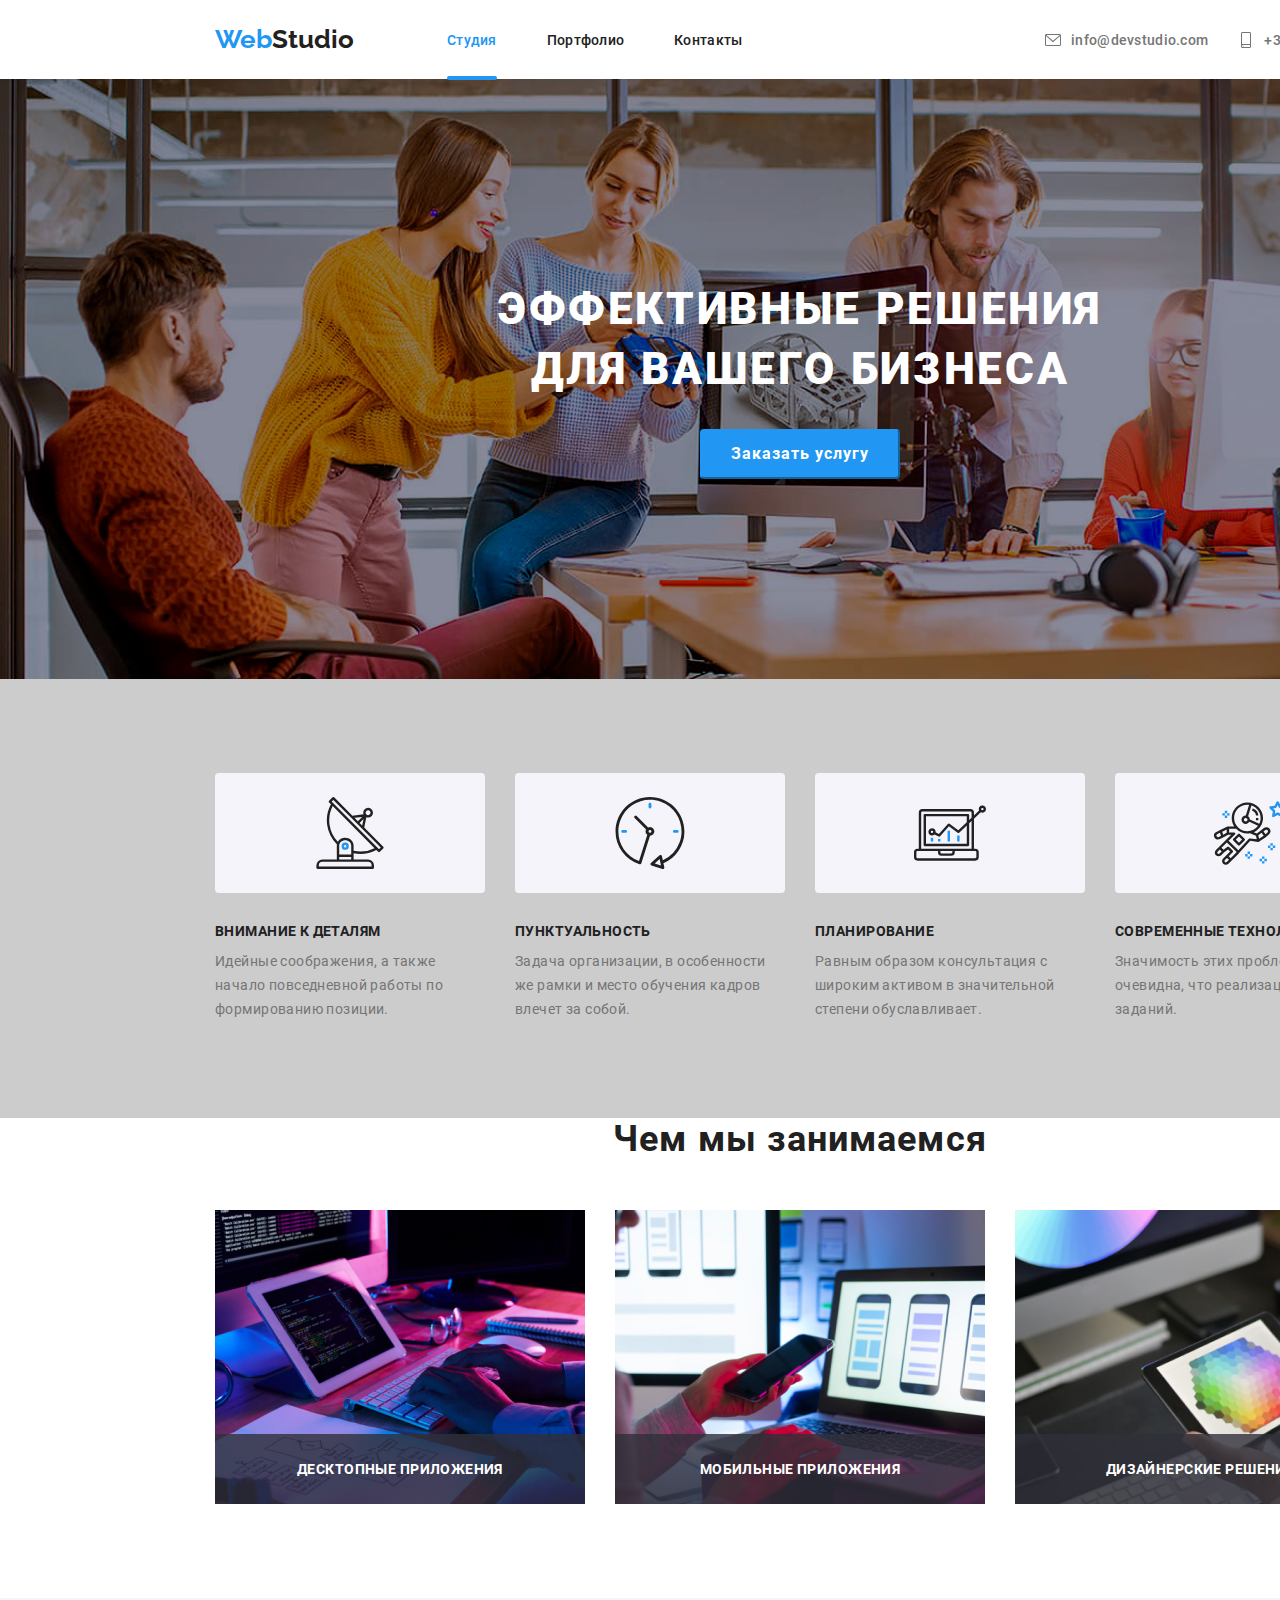
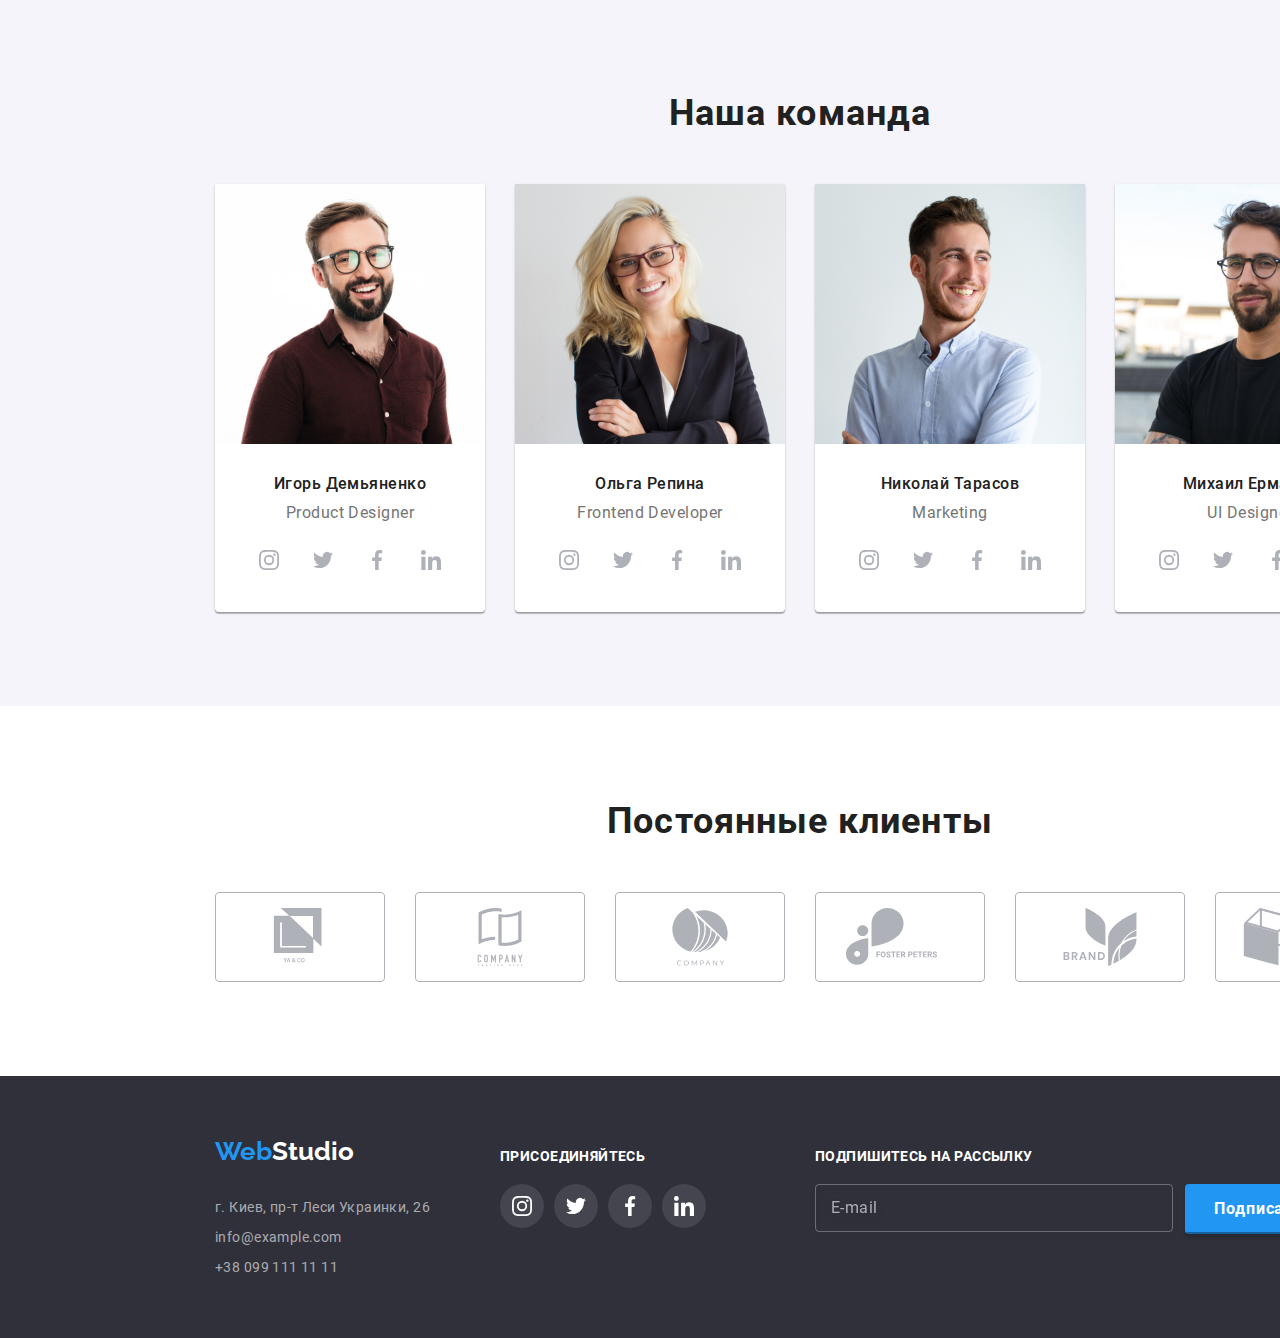
==== commit 95cb2e86: "hw-06_rc01" ====
--- a/index.html
+++ b/index.html
@@ -510,9 +510,9 @@
             </li>
           </ul>
         </div>
-        <form class="footer-item footer-subscribe">
+        <form class="footer-item subscribe">
           <label class="h3" for="email">Подпишитесь на рассылку</label>
-          <label class="footer-input-wrap">
+          <div class="container">
             <input
               class="input"
               type="email"
@@ -520,22 +520,20 @@
               id="email"
               placeholder="E-mail"
             />
-            <!-- <span>E-mail</span> -->
-          </label>
-          <div class="footer-button-wrap">
+
             <button class="button" type="submit">
-              <span>Подписаться</span>
-              <div class="icon-wrap">
-                <svg class="button-icon">
-                  <use href="./images/modal/icons-modal.svg#email"></use>
+              <div class="container">
+                <span>Подписаться</span>
+                <svg class="icon">
+                  <use href="./images/common/icons/social-icons.svg#send"></use>
                 </svg>
               </div>
             </button>
           </div>
+          <!-- <span>E-mail</span> -->
         </form>
       </div>
     </footer>
-
     <!-- модалка -->
     <div class="backdrop is-hidden" data-modal>
       <form class="form modal">
--- a/css/common.css
+++ b/css/common.css
@@ -446,6 +446,10 @@
   margin-right: auto;
   padding-top: 12px;
 }
+.footer-item.subscribe {
+  margin: 0px;
+  padding-top: 12px;
+}
 .footer .h3 {
   display: block;
   margin-bottom: 20px;
@@ -463,10 +467,6 @@
   background-color: rgba(255, 255, 255, 0.1);
 }
 
-.footer-subscribe {
-  margin: 0px;
-  padding-top: 12px;
-}
 .footer-input-wrap {
   display: inline-flex;
   width: 358px;
@@ -479,10 +479,47 @@
   filter: drop-shadow(0px 4px 4px rgba(0, 0, 0, 0.15));
   border-radius: 4px;
 }
+.footer-item.subscribe .container {
+  display: flex;
+  flex-wrap: wrap;
+  max-width: 570px;
+}
 .footer .input {
+  display: inline-block;
+  width: 358px;
+  margin-right: 12px;
   padding: 15px;
-}
-.footer-button-wrap {
+  background-color: transparent;
+  border: 1px solid rgba(255, 255, 255, 0.3);
+  filter: drop-shadow(0px 4px 4px rgba(0, 0, 0, 0.15));
+  border-radius: 4px;
+  color: var(--text-light);
+}
+.footer .input::placeholder {
+  font-family: Roboto;
+  font-style: normal;
+  font-weight: normal;
+  font-size: 16px;
+  line-height: 20px;
+  /* identical to box height, or 125% */
+
+  align-items: center;
+  letter-spacing: 0.03em;
+
+  color: rgba(255, 255, 255, 0.6);
+}
+.footer .button {
+  display: inline-block;
+  width: 200px;
+}
+.footer .button .container {
+  display: flex;
+  width: 100%;
+  /* height: 100%; */
+  align-items: center;
+  justify-content: center;
+}
+/* .footer-button-wrap {
   display: inline-flex;
   width: 200px;
   height: 50px;
@@ -492,8 +529,8 @@
   box-shadow: 0px 4px 4px rgba(0, 0, 0, 0.15);
   border-radius: 4px;
   color: var(--text-light);
-}
-.icon-wrap {
+} */
+/* .icon-wrap {
   position: absolute;
   top: 0;
   left: 0;
@@ -502,14 +539,13 @@
   fill: var(--text-dark);
   transition-property: fill;
   transition: var(--transition-duration) cubic-bezier(0.4, 0, 0.2, 1);
-}
-.button-icon {
-  position: absolute;
+} */
+
+.button .icon {
+  display: block;
   width: 24px;
   height: 24px;
-  top: 50%;
-  left: 50%;
-  transform: translate(-50%, -50%);
+  margin-left: 10px;
   fill: inherit;
 }
 /* ======= Backdrop with form ======= */
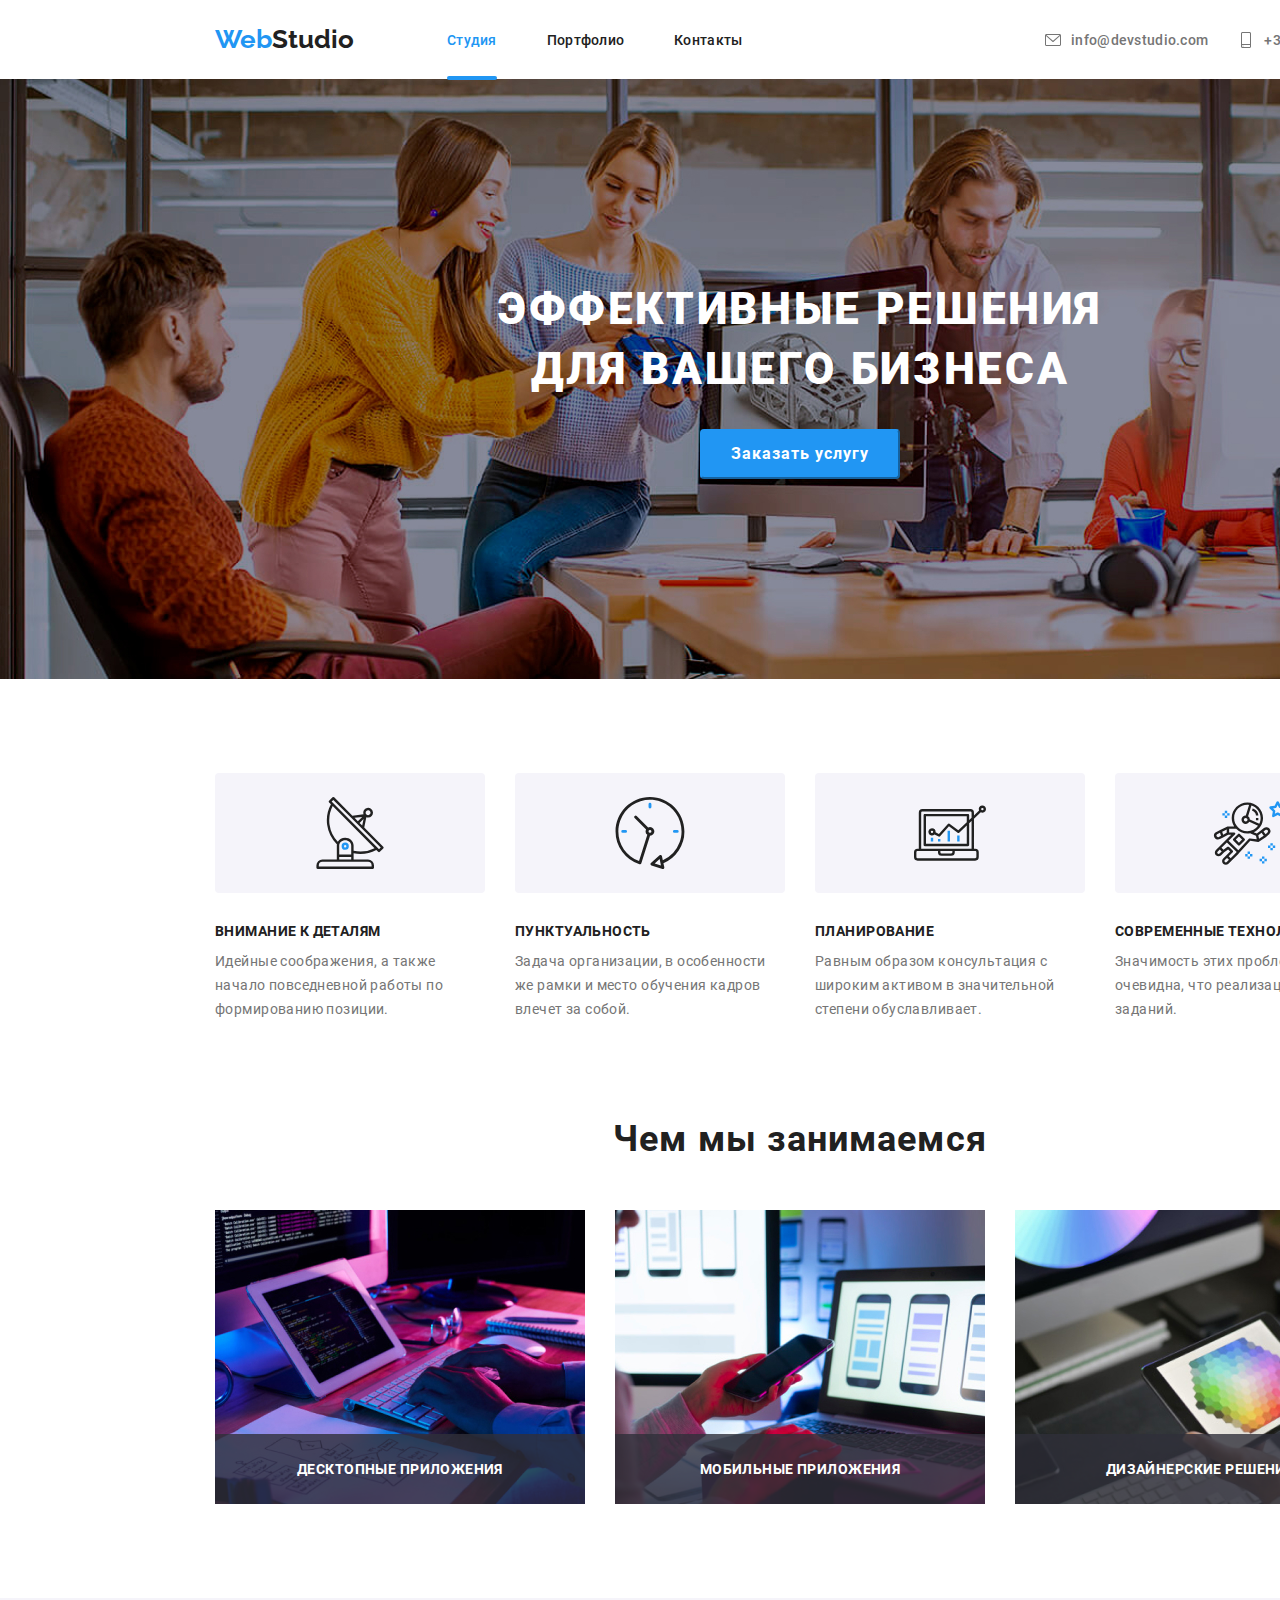
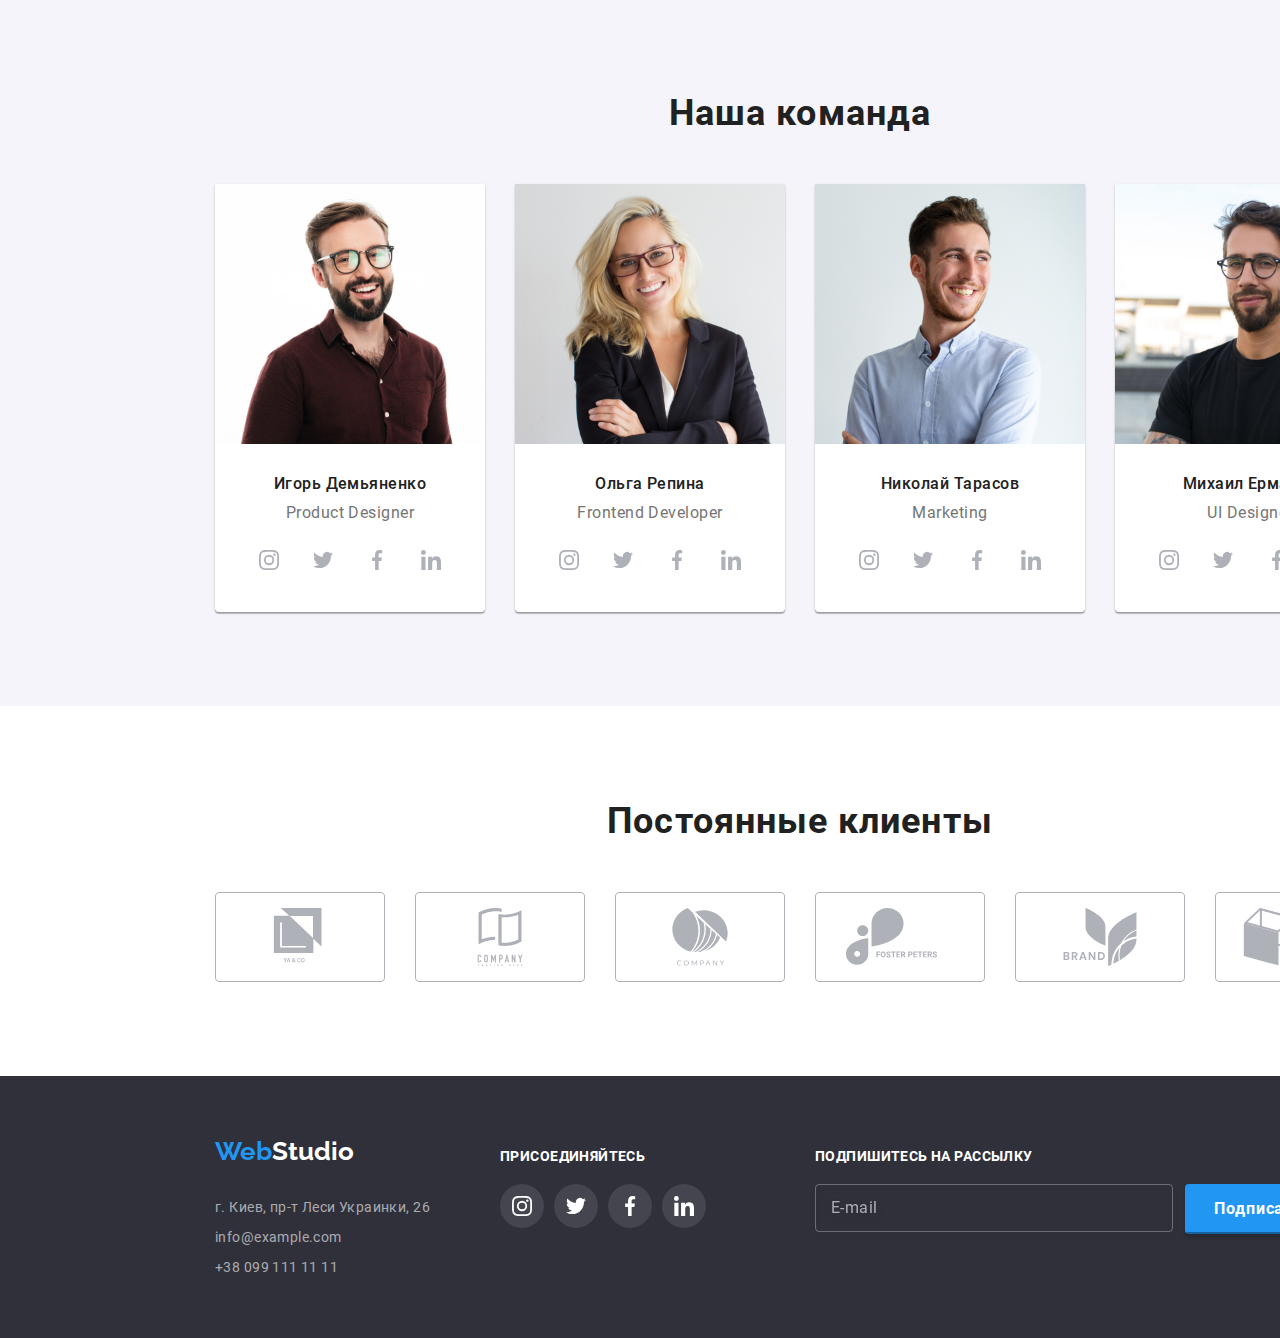
==== commit c695fd67: "hw-06_rc03" ====
--- a/index.html
+++ b/index.html
@@ -32,7 +32,7 @@
               </a>
             </li>
             <li class="list-item">
-              <a href="./test.html" class="link">
+              <a href="#contacts" class="link">
                 <span class="text">Контакты</span>
               </a>
             </li>
@@ -440,7 +440,7 @@
     <!-- ===== footer: contacts, social links & subscribe ====== -->
     <footer class="footer">
       <div class="container">
-        <address class="footer-item footer-addr-container">
+        <address class="footer-item footer-addr-container" id="contacts">
           <ul class="footer-addr" id="contacts">
             <!-- logo -->
             <li class="addr-item">
--- a/css/common.css
+++ b/css/common.css
@@ -754,6 +754,9 @@
   fill: var(--active-1);
 }
 .form .button {
+  display: block;
+  margin-left: auto;
+  margin-right: auto;
   font-family: Roboto;
   font-style: normal;
   font-weight: bold;
@@ -763,6 +766,7 @@
   letter-spacing: 0.06em;
   color: var(--text-light);
 }
-body {
+
+/* body {
   background: rgba(0, 0, 0, 0.2);
-}
+} */
